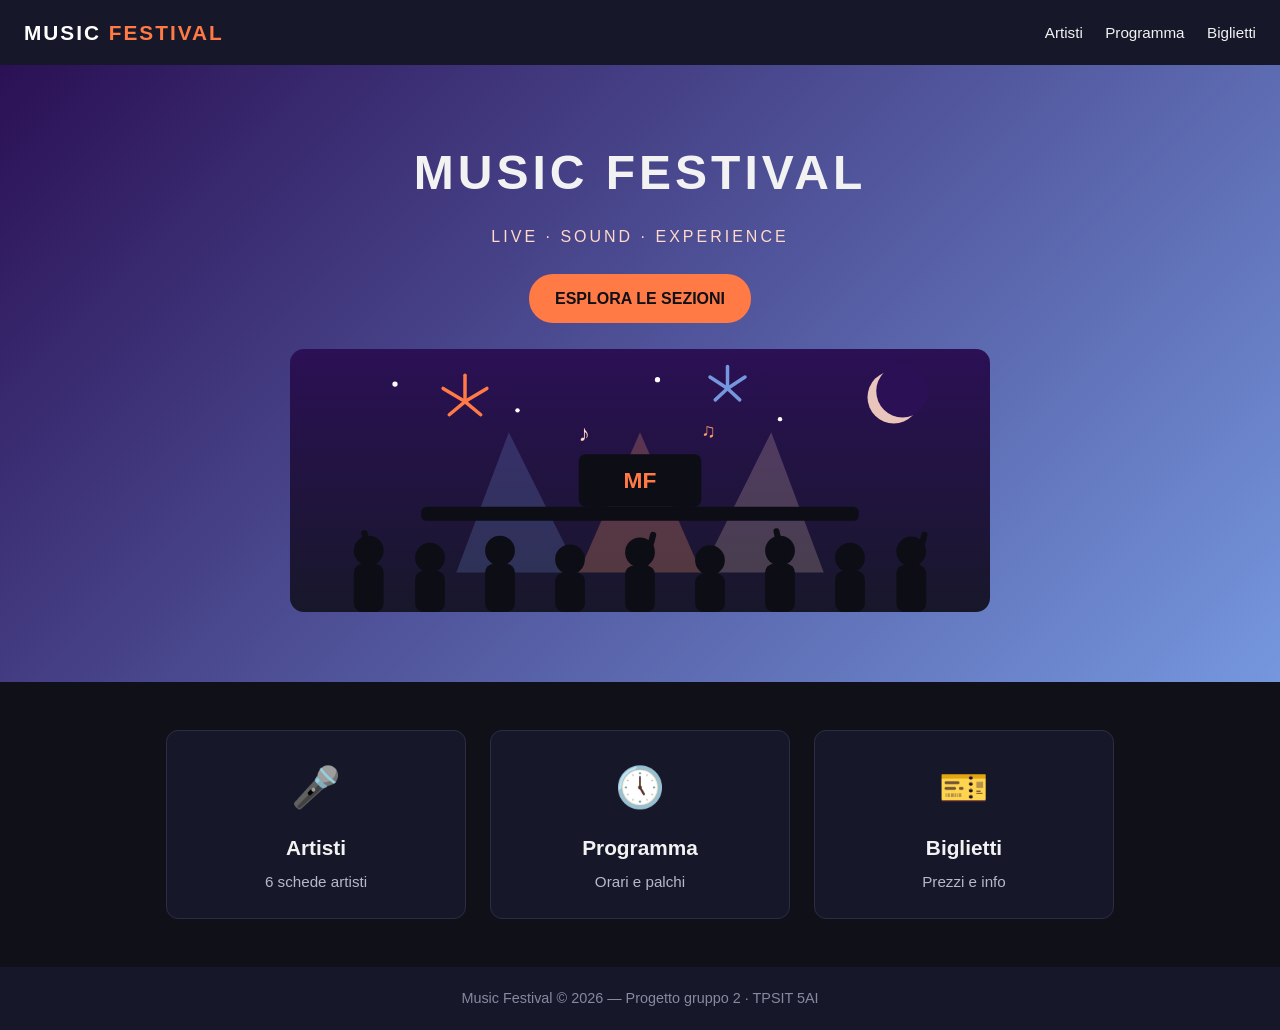
==== index.html @ bedc262d "sezione c (de michele), schermata home (bossi) home di music festival" ====
<!DOCTYPE html>
<html lang="it">
<head>
  <meta charset="UTF-8">
  <meta name="viewport" content="width=device-width, initial-scale=1.0">
  <title>Music Festival - Home</title>
  <link rel="stylesheet" href="style.css">
</head>
<body>

  <header>
    <a class="logo" href="index.html">MUSIC <span>FESTIVAL</span></a>
    <nav>
      <a href="sezione-a.html">Artisti</a>
      <a href="sezione-b.html">Programma</a>
      <a href="sezione-c.html">Biglietti</a>
    </nav>
  </header>

  <section class="hero">
    <h1>MUSIC FESTIVAL</h1>
    <p>LIVE &middot; SOUND &middot; EXPERIENCE</p>
    <a class="btn" href="#sezioni">ESPLORA LE SEZIONI</a>
    <img src="img/home.svg" alt="Il palco del Music Festival con fuochi d'artificio e pubblico">
  </section>

  <section class="griglia" id="sezioni">
    <a class="card" href="sezione-a.html">
      <div class="emoji">&#127908;</div>
      <h2>Artisti</h2>
      <p>6 schede artisti</p>
    </a>
    <a class="card" href="sezione-b.html">
      <div class="emoji">&#128340;</div>
      <h2>Programma</h2>
      <p>Orari e palchi</p>
    </a>
    <a class="card" href="sezione-c.html">
      <div class="emoji">&#127915;</div>
      <h2>Biglietti</h2>
      <p>Prezzi e info</p>
    </a>
  </section>

  <footer>
    Music Festival &copy; 2026 &mdash; Progetto gruppo 2 &middot; TPSIT 5AI
  </footer>

</body>
</html>
---- style.css ----
/* Music Festival - Gruppo 2 - style.css */

* {
  margin: 0;
  padding: 0;
  box-sizing: border-box;
}

body {
  font-family: "Segoe UI", Arial, sans-serif;
  background: #101018;
  color: #f2f2f2;
  line-height: 1.6;
}

a {
  color: #ff7a45;
}

/* Header e navigazione */
header {
  background: #17172a;
  padding: 16px 24px;
  display: flex;
  justify-content: space-between;
  align-items: center;
  flex-wrap: wrap;
  gap: 12px;
}

.logo {
  font-size: 1.3rem;
  font-weight: bold;
  letter-spacing: 2px;
  color: #fff;
  text-decoration: none;
}

.logo span {
  color: #ff7a45;
}

nav a {
  color: #f2f2f2;
  text-decoration: none;
  margin-left: 18px;
  font-size: 0.95rem;
}

nav a:hover {
  color: #ff7a45;
}

/* Hero della home */
.hero {
  text-align: center;
  padding: 70px 20px;
  background: linear-gradient(135deg, #2b1055 0%, #7597de 100%);
}

.hero h1 {
  font-size: 3rem;
  letter-spacing: 4px;
}

.hero p {
  margin: 12px 0 24px;
  letter-spacing: 3px;
  color: #ffd9c9;
}

.btn {
  display: inline-block;
  background: #ff7a45;
  color: #101018;
  padding: 12px 26px;
  border-radius: 24px;
  text-decoration: none;
  font-weight: bold;
}

.btn:hover {
  background: #ff9a6c;
}

.hero img {
  display: block;
  width: 100%;
  max-width: 700px;
  margin: 26px auto 0;
  border-radius: 14px;
}

/* Griglia delle sezioni */
.griglia {
  display: flex;
  flex-wrap: wrap;
  justify-content: center;
  gap: 24px;
  padding: 48px 20px;
  max-width: 1100px;
  margin: 0 auto;
}

.card {
  background: #17172a;
  border-radius: 12px;
  padding: 24px;
  width: 300px;
  text-align: center;
  text-decoration: none;
  color: #f2f2f2;
  border: 1px solid #2c2c45;
  transition: transform 0.2s;
}

.card:hover {
  transform: translateY(-5px);
  border-color: #ff7a45;
}

.card .emoji {
  font-size: 2.5rem;
}

.card h2 {
  margin: 12px 0 6px;
  font-size: 1.3rem;
}

.card p {
  color: #b8b8cc;
  font-size: 0.95rem;
}

/* Pagine delle sezioni */
.contenuto {
  max-width: 950px;
  margin: 0 auto;
  padding: 40px 20px 60px;
}

.contenuto h1 {
  font-size: 2.2rem;
  margin-bottom: 8px;
}

.sottotitolo {
  color: #ff9a6c;
  letter-spacing: 2px;
  margin-bottom: 24px;
}

.immagine {
  width: 100%;
  max-height: 280px;
  object-fit: cover;
  border-radius: 12px;
  margin-bottom: 28px;
}

.contenuto h2 {
  margin: 30px 0 12px;
  color: #ffb08a;
}

/* Schede artisti */
.artisti {
  display: flex;
  flex-wrap: wrap;
  gap: 20px;
}

.artista {
  background: #17172a;
  border: 1px solid #2c2c45;
  border-radius: 12px;
  padding: 20px;
  width: 270px;
}

.artista .foto {
  font-size: 2.2rem;
}

.artista h3 {
  margin: 8px 0 4px;
}

.artista .genere {
  color: #ff7a45;
  font-size: 0.85rem;
  letter-spacing: 1px;
}

.artista p {
  margin-top: 8px;
  font-size: 0.92rem;
  color: #b8b8cc;
}

/* Programma */
table {
  width: 100%;
  border-collapse: collapse;
  background: #17172a;
  border-radius: 12px;
  overflow: hidden;
  margin-bottom: 24px;
}

caption {
  text-align: left;
  font-weight: bold;
  font-size: 1.15rem;
  color: #ffb08a;
  padding: 14px 0 8px;
}

th,
td {
  padding: 12px 14px;
  text-align: left;
  border-bottom: 1px solid #2c2c45;
  font-size: 0.95rem;
}

th {
  background: #22223a;
  color: #ffd9c9;
}

tr:last-child td {
  border-bottom: none;
}

/* Biglietti */
.biglietti {
  display: flex;
  flex-wrap: wrap;
  gap: 20px;
  margin-bottom: 30px;
}

.biglietto {
  background: #17172a;
  border: 1px solid #2c2c45;
  border-radius: 12px;
  padding: 22px;
  width: 260px;
}

.biglietto.destacato {
  border-color: #ff7a45;
}

.biglietto h3 {
  margin-bottom: 6px;
}

.prezzo {
  font-size: 2rem;
  font-weight: bold;
  color: #ff7a45;
}

.biglietto ul {
  margin-top: 12px;
  padding-left: 18px;
  color: #b8b8cc;
  font-size: 0.92rem;
}

.info {
  background: #17172a;
  border-left: 4px solid #ff7a45;
  border-radius: 8px;
  padding: 18px 20px;
  margin-bottom: 16px;
}

.info h3 {
  margin-bottom: 6px;
}

/* Link di ritorno e footer */
.torna-home {
  display: inline-block;
  margin-top: 30px;
  color: #ff7a45;
  text-decoration: none;
  font-weight: bold;
}

.torna-home:hover {
  text-decoration: underline;
}

footer {
  background: #17172a;
  text-align: center;
  padding: 20px;
  color: #8888a0;
  font-size: 0.9rem;
}
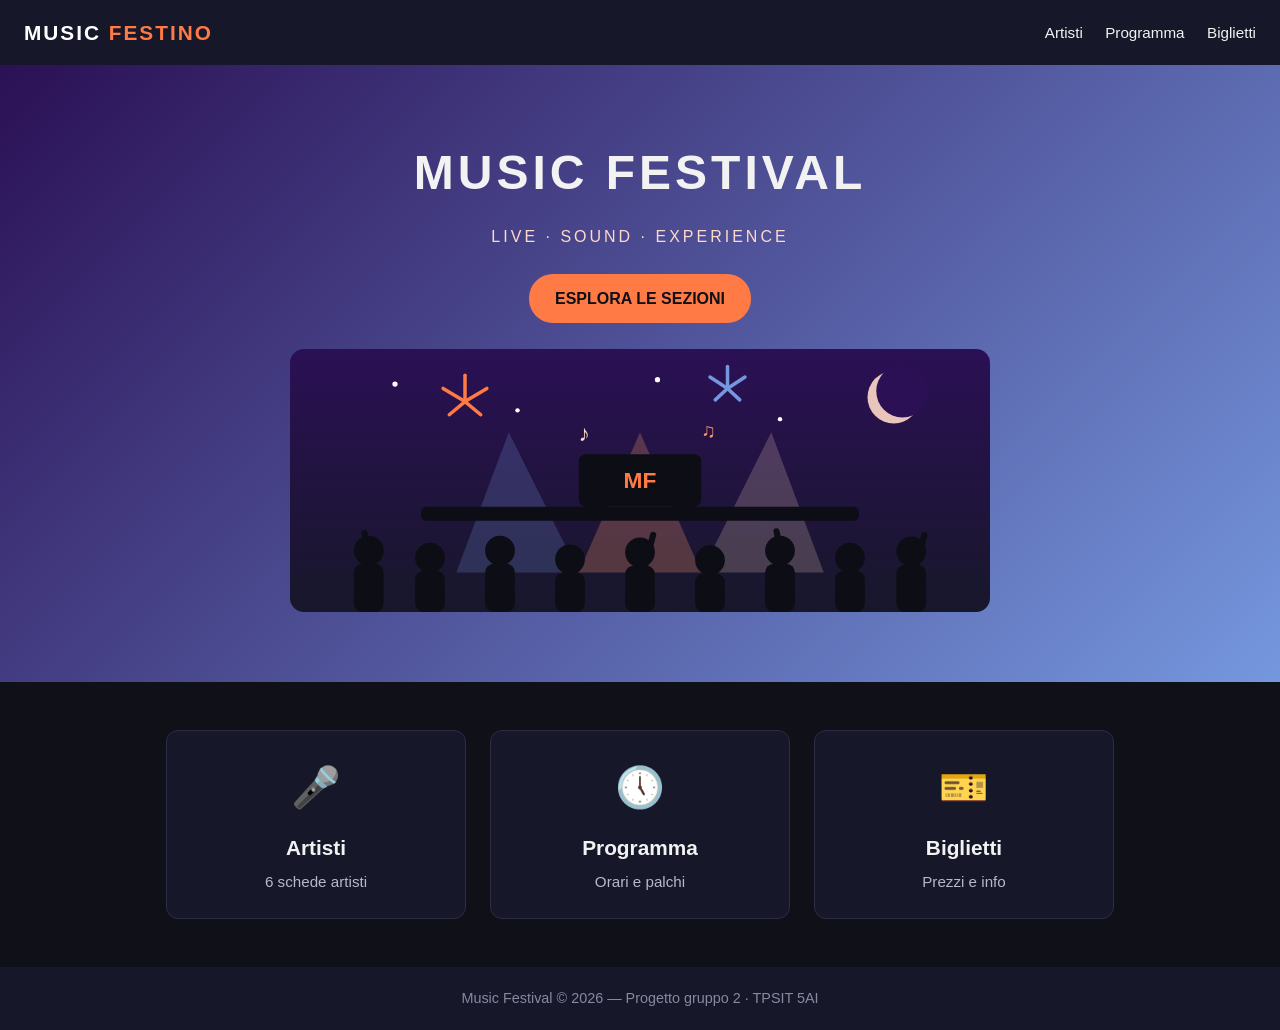
==== commit 71512c5c: "Modificato il festino Da festival a festino" ====
--- a/index.html
+++ b/index.html
@@ -9,7 +9,7 @@
 <body>
 
   <header>
-    <a class="logo" href="index.html">MUSIC <span>FESTIVAL</span></a>
+    <a class="logo" href="index.html">MUSIC <span>FESTINO</span></a>
     <nav>
       <a href="sezione-a.html">Artisti</a>
       <a href="sezione-b.html">Programma</a>
